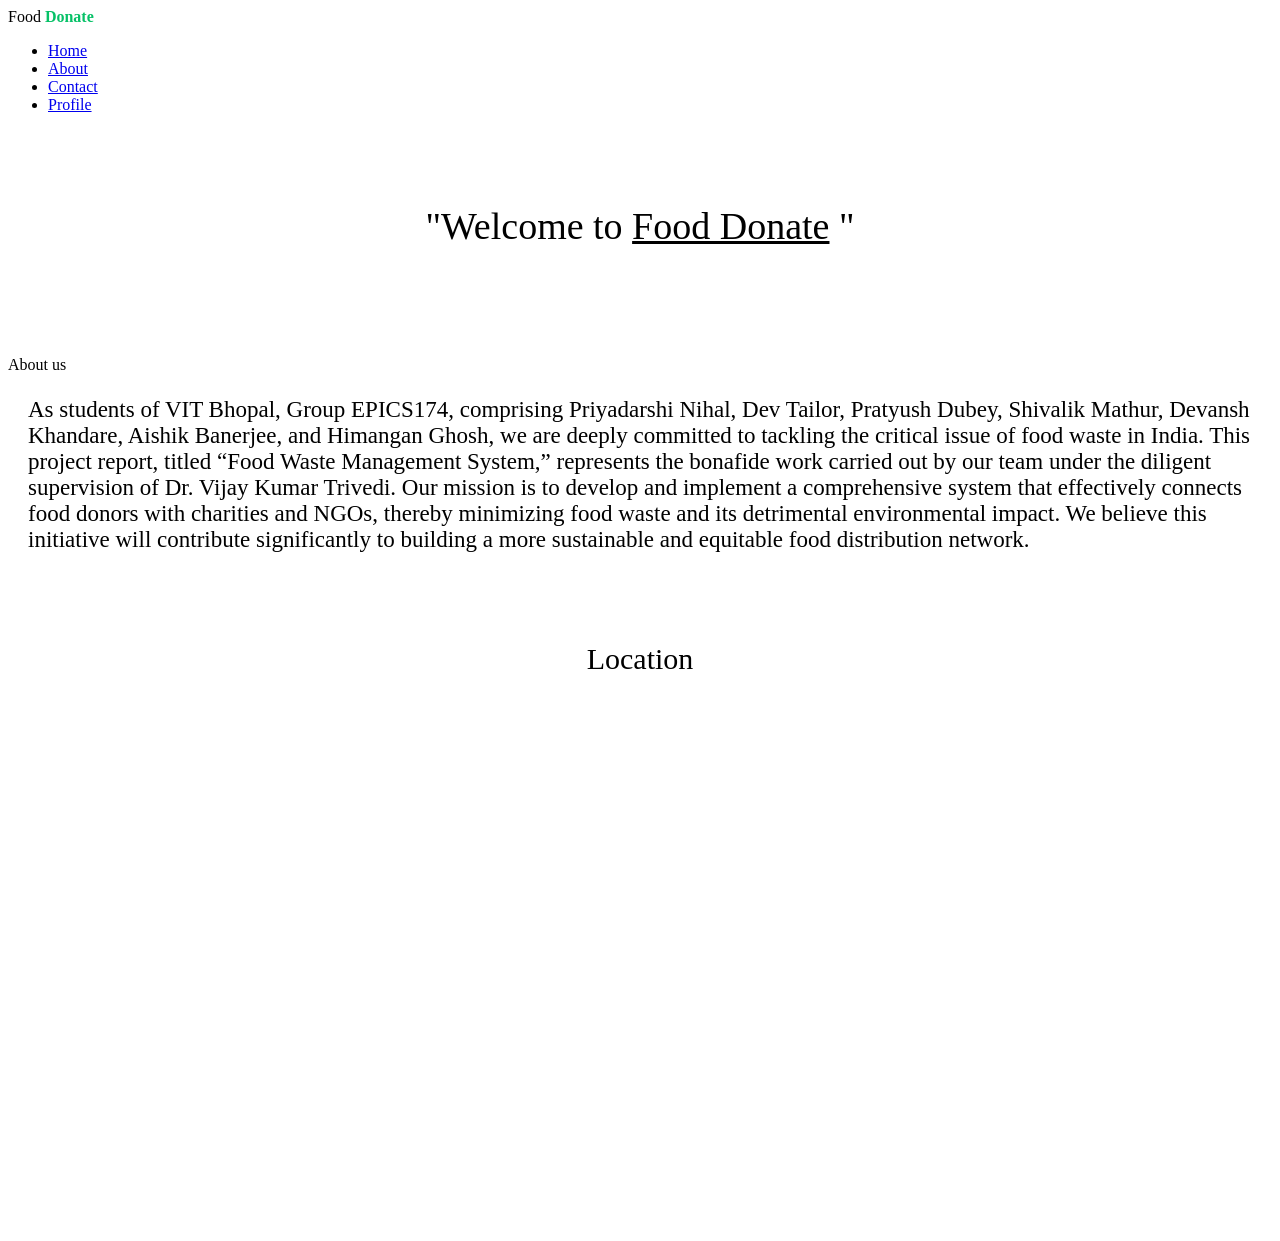
==== about.html @ ebe9d914 "Merge pull request #1 from pnihal6/fwm-branch Overhauled home page, fixed spellings , changed cities" ====
<!DOCTYPE html>
<html lang="en">
<head>
    <meta charset="UTF-8">
    <meta http-equiv="X-UA-Compatible" content="IE=edge">
    <meta name="viewport" content="width=device-width, initial-scale=1.0">
    <title>Document</title>
    <link rel="stylesheet" href="home.css">
</head>
<body>
    <header>
        <div class="logo">Food <b style="color: #06C167;">Donate</b></div>
        <div class="hamburger">
            <div class="line"></div>
            <div class="line"></div>
            <div class="line"></div>
        </div>
        <nav class="nav-bar">
            <ul>
                <li><a href="home.html" >Home</a></li>
                <li><a href="#about" class="active" >About</a></li>
                <li><a href="contact.html" >Contact</a></li>
                <li><a href="profile.php" >Profile</a></li>
            </ul>
        </nav>
    </header>
    <script>
        hamburger=document.querySelector(".hamburger");
        hamburger.onclick =function(){
            navBar=document.querySelector(".nav-bar");
            navBar.classList.toggle("active");
        }
    </script>
    <style>
       
        
        .coverc{
          width: 100%;
          height: 400px;
          background:url('img/about3.jpg')no-repeat;
    background-size: cover;
    display: grid;
    place-items:center;
    padding-top: 8rem;
 
        } 
        .title{
          font-size: 38px;
          text-align: center;
          align-items: center; 
        }
       
        .para p{
            font-size: 23px;
            margin-left: 20px;
            margin-right: 20px;
        }
          @media (max-width: 767px) {
            .para p{
               font-size: 16px;
               /* margin-left: 10px; */
              }
            #pptslide{
                height: 200px;
                width: 300px;

            }
            #map{
              height: 200px;
                width: 300px;


            }
            #overview{
              height: 200px;
                width: 300px;
            }
            
        .title{
          font-size: 28px;
          margin: 10px;
          text-align: center;
          align-items: center; 
        }
       

          }
     
    </style>
    <br>
    <br>
    <!-- <section class="coverc">
        
    
    </section> -->
    <p class="title">"Welcome to <u> Food Donate</u> "</p>
    <br>
    <br>
    <br>
        <p class="heading">About us</p>
        <!-- <p  style=" font-size:30px ; text-align: center;" > ABOUT <span>US</span> </p> -->
      
        <!-- <br> -->
      <div class="para">
        <!-- <p>"Welcome to Food Donate, India's largest and most trusted donating platform that connects donors to verified nonprofits. FoodDonate helps you become a ray of hope for people in need. Choose a cause that is close to your heart and join hands with millions of donors like you who aim to make this world a better place."</p> -->
      
        <p>As students of VIT Bhopal, Group EPICS174, comprising Priyadarshi Nihal, Dev Tailor, Pratyush Dubey, Shivalik Mathur, Devansh Khandare, Aishik Banerjee, and Himangan Ghosh, we are deeply committed to tackling the critical issue of food waste in India. This project report, titled “Food Waste Management System,” represents the bonafide work carried out by our team under the diligent supervision of Dr. Vijay Kumar Trivedi. Our mission is to develop and implement a comprehensive system that effectively connects food donors with charities and NGOs, thereby minimizing food waste and its detrimental environmental impact. We believe this initiative will contribute significantly to building a more sustainable and equitable food distribution network.</p>
      </div>
      <br>
 
      
    
      <br>
      


<div class="map"  style="  text-align: center; padding-bottom: 50px;" >
<p  style=" font-size:30px ;" > Location  </p>
<iframe src="https://www.google.com/maps/embed?pb=!1m18!1m12!1m3!1d3670.5357352578344!2d76.84871217477183!3d23.077476414278042!2m3!1f0!2f0!3f0!3m2!1i1024!2i768!4f13.1!3m3!1m2!1s0x397ce9ceaaaaaaab%3A0xa224b6b82b421f83!2sVIT%20Bhopal%20University!5e0!3m2!1sen!2sin!4v1740591454934!5m2!1sen!2sin" width="777" height="473" style="border:0;" allowfullscreen="" loading="lazy" referrerpolicy="no-referrer-when-downgrade" id="map"></iframe>
     </div>


     <!-- <p class="heading"> Our Story</p>
     <div class="para">
       <p>Our journey began with a realization that food waste is a significant problem in India. According to a report by the United Nations, India is the world's second-largest food producer, yet it also has one of the highest rates of food waste. This waste has a significant impact on the environment, as well as on food security in the country.</p>
     </div> -->
     <!-- <div class="overview"  style="  text-align: center; padding-bottom: 50px;" >
      <iframe frameborder="no" border="0" marginwidth="0" marginheight="0" width=1400 height=800 src="https://edrawcloudpublicus.s3.amazonaws.com/viewer/self/3094230/share/2023-3-2/1677763924/main.svg" id="overview"></iframe>
     </div> -->
</body>
</html>
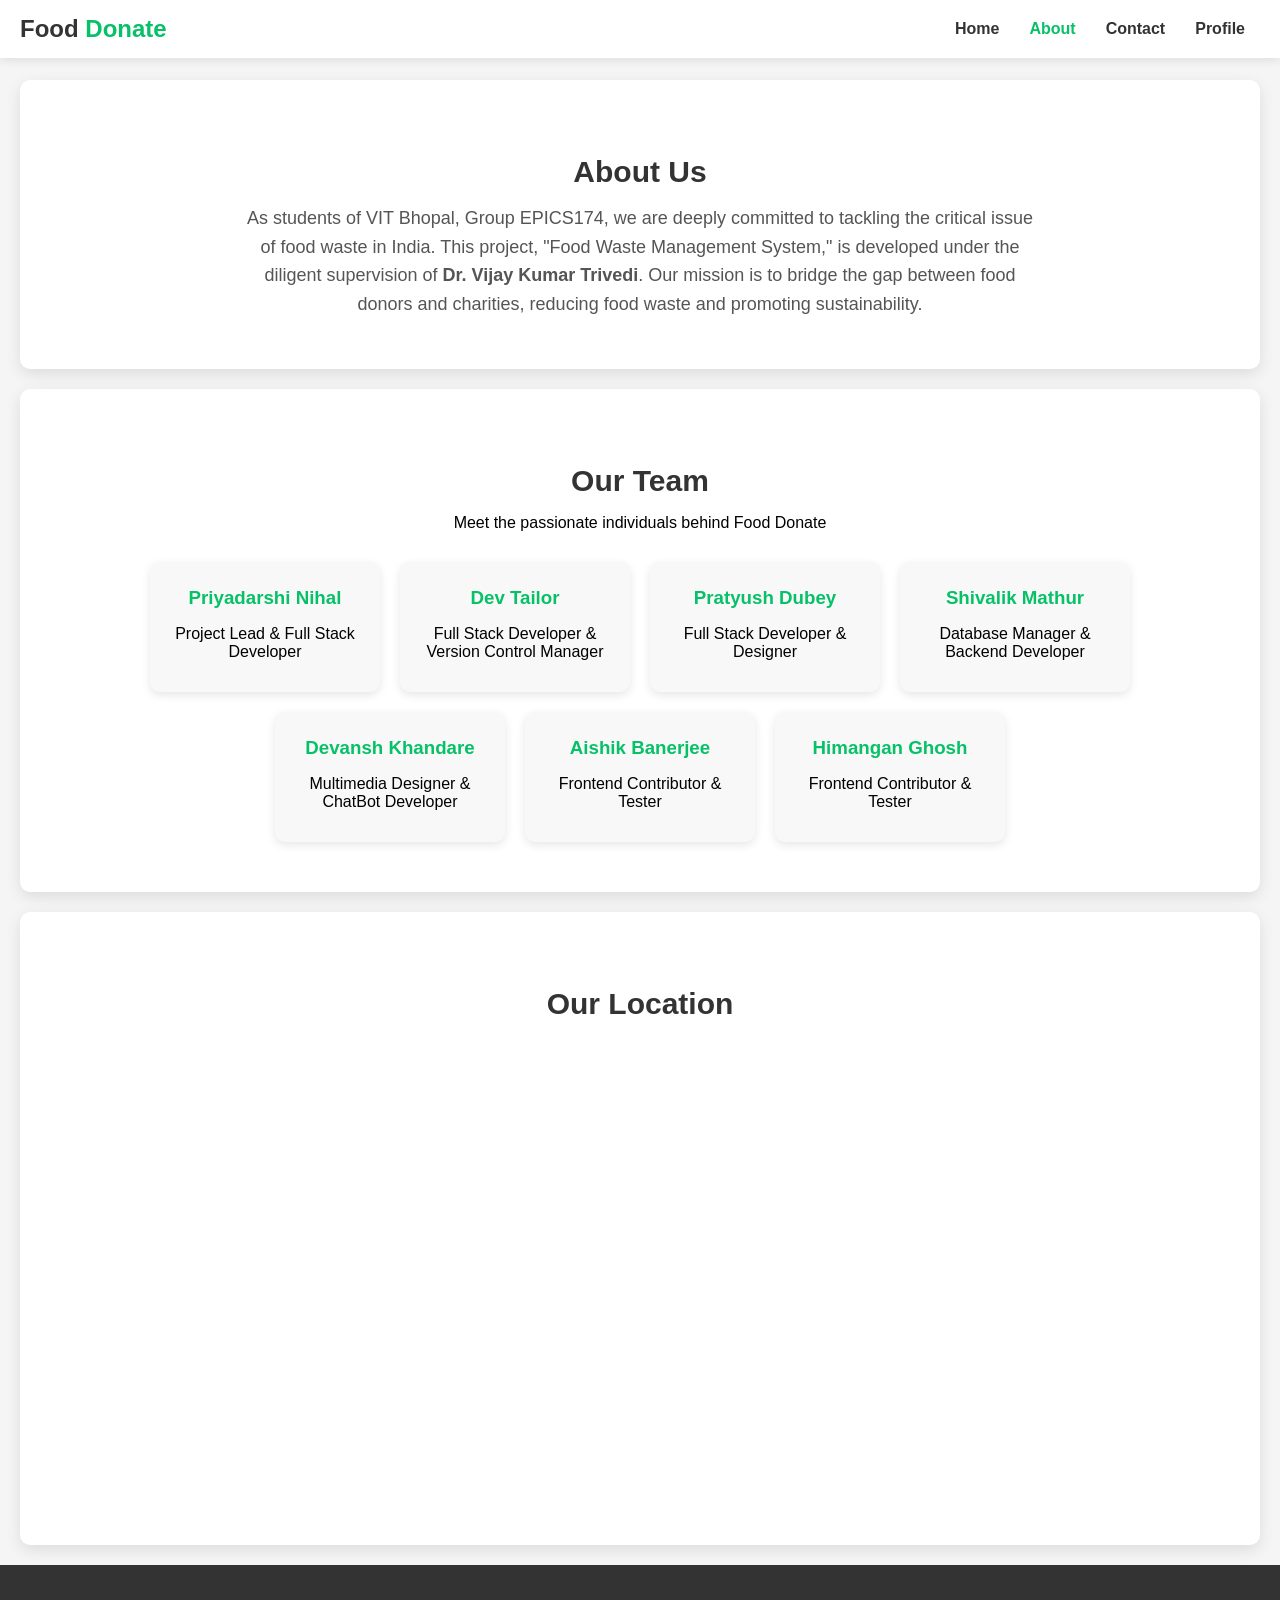
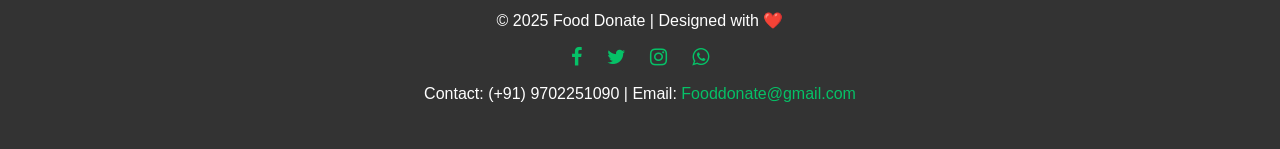
==== commit b419d258: "Merge pull request #2 from pnihal6/fwm-branch Made UI Consistent across pages" ====
--- a/about.html
+++ b/about.html
@@ -2,130 +2,279 @@
 <html lang="en">
 <head>
     <meta charset="UTF-8">
-    <meta http-equiv="X-UA-Compatible" content="IE=edge">
     <meta name="viewport" content="width=device-width, initial-scale=1.0">
-    <title>Document</title>
-    <link rel="stylesheet" href="home.css">
+    <title>About Us - Food Donate</title>
+    <link rel="stylesheet" href="https://cdnjs.cloudflare.com/ajax/libs/font-awesome/4.7.0/css/font-awesome.min.css">
+    <style>
+        body {
+            margin: 0;
+            font-family: Arial, sans-serif;
+            background: #f5f5f5;
+        }
+        header {
+            display: flex;
+            justify-content: space-between;
+            align-items: center;
+            background: #fff;
+            padding: 15px 20px;
+            box-shadow: 0 2px 10px rgba(0, 0, 0, 0.1);
+            position: fixed;
+            width: 100%;
+            top: 0;
+            z-index: 1000;
+            box-sizing: border-box;
+        }
+        .logo {
+            font-size: 24px;
+            font-weight: bold;
+            color: #333;
+        }
+        .hamburger {
+            display: none;
+            cursor: pointer;
+        }
+        .hamburger .line {
+            width: 25px;
+            height: 3px;
+            background: #333;
+            margin: 5px;
+        }
+        .nav-bar ul {
+            display: flex;
+            list-style: none;
+            padding: 0;
+            margin: 0;
+        }
+        .nav-bar ul li {
+            margin: 0 15px;
+        }
+        .nav-bar ul li a {
+            text-decoration: none;
+            color: #333;
+            font-weight: bold;
+            transition: color 0.3s ease;
+        }
+        .nav-bar ul li a:hover, .nav-bar ul li a.active {
+            color: #06C167;
+        }
+        .content {
+            text-align: center;
+            padding: 50px 20px;
+            background: #fff;
+            margin: 20px;
+            margin-top: 80px;
+            border-radius: 10px;
+            box-shadow: 0 5px 15px rgba(0, 0, 0, 0.1);
+        }
+        .heading {
+            font-size: 30px;
+            font-weight: bold;
+            margin-bottom: 15px;
+            color: #333;
+        }
+        .description {
+            font-size: 18px;
+            line-height: 1.6;
+            max-width: 800px;
+            margin: 0 auto;
+            color: #555;
+        }
+        .team-members {
+            text-align: center;
+            padding: 50px 20px;
+            background: #fff;
+            margin: 20px;
+            border-radius: 10px;
+            box-shadow: 0 5px 15px rgba(0, 0, 0, 0.1);
+        }
+        .member-grid {
+            display: flex;
+            flex-wrap: wrap;
+            justify-content: center;
+            gap: 20px;
+            margin-top: 30px;
+        }
+        .member {
+            width: 200px;
+            padding: 15px;
+            border-radius: 10px;
+            background: #f8f8f8;
+            box-shadow: 0 3px 10px rgba(0, 0, 0, 0.1);
+            transition: transform 0.3s ease, box-shadow 0.3s ease;
+        }
+        .member:hover {
+            transform: translateY(-5px);
+            box-shadow: 0 5px 15px rgba(0, 0, 0, 0.2);
+        }
+        .member h3 {
+            margin: 10px 0 5px;
+            color: #06C167;
+        }
+        .map-section {
+            text-align: center;
+            padding: 50px 20px;
+            background: #fff;
+            margin: 20px;
+            border-radius: 10px;
+            box-shadow: 0 5px 15px rgba(0, 0, 0, 0.1);
+        }
+        .map-section h2 {
+            font-size: 30px;
+            margin-bottom: 20px;
+            color: #333;
+        }
+        .map-container {
+            max-width: 100%;
+            overflow: hidden;
+            border-radius: 10px;
+        }
+        iframe {
+            width: 100%;
+            max-width: 800px;
+            height: 450px;
+            border: none;
+            border-radius: 10px;
+        }
+        .footer {
+            background: #333;
+            color: white;
+            padding: 30px 20px;
+            text-align: center;
+        }
+        .sociallist {
+            margin-top: 10px;
+        }
+        .sociallist a {
+            color: white;
+            margin: 0 10px;
+            font-size: 20px;
+            text-decoration: none;
+            transition: color 0.3s ease;
+        }
+        .sociallist a:hover {
+            color: #06C167;
+        }
+        .footer a {
+            color: #06C167;
+            text-decoration: none;
+        }
+        .footer a:hover {
+            text-decoration: underline;
+        }
+        @media (max-width: 768px) {
+            .nav-bar ul {
+                display: none;
+                flex-direction: column;
+                background: white;
+                position: absolute;
+                top: 60px;
+                left: 0;
+                width: 100%;
+                box-shadow: 0 2px 10px rgba(0, 0, 0, 0.1);
+            }
+            .nav-bar.active ul {
+                display: flex;
+            }
+            .nav-bar ul li {
+                margin: 10px 0;
+                text-align: center;
+            }
+            .hamburger {
+                display: block;
+            }
+            .description {
+                font-size: 16px;
+            }
+            iframe {
+                height: 300px;
+            }
+        }
+    </style>
 </head>
 <body>
     <header>
         <div class="logo">Food <b style="color: #06C167;">Donate</b></div>
-        <div class="hamburger">
+        <div class="hamburger" onclick="toggleMenu()">
             <div class="line"></div>
             <div class="line"></div>
             <div class="line"></div>
         </div>
         <nav class="nav-bar">
             <ul>
-                <li><a href="home.html" >Home</a></li>
-                <li><a href="#about" class="active" >About</a></li>
-                <li><a href="contact.html" >Contact</a></li>
-                <li><a href="profile.php" >Profile</a></li>
+                <li><a href="home.html">Home</a></li>
+                <li><a href="about.html" class="active">About</a></li>
+                <li><a href="contact.html">Contact</a></li>
+                <li><a href="profile.php">Profile</a></li>
             </ul>
         </nav>
     </header>
+    
     <script>
-        hamburger=document.querySelector(".hamburger");
-        hamburger.onclick =function(){
-            navBar=document.querySelector(".nav-bar");
-            navBar.classList.toggle("active");
+        function toggleMenu() {
+            document.querySelector(".nav-bar").classList.toggle("active");
         }
     </script>
-    <style>
-       
-        
-        .coverc{
-          width: 100%;
-          height: 400px;
-          background:url('img/about3.jpg')no-repeat;
-    background-size: cover;
-    display: grid;
-    place-items:center;
-    padding-top: 8rem;
- 
-        } 
-        .title{
-          font-size: 38px;
-          text-align: center;
-          align-items: center; 
-        }
-       
-        .para p{
-            font-size: 23px;
-            margin-left: 20px;
-            margin-right: 20px;
-        }
-          @media (max-width: 767px) {
-            .para p{
-               font-size: 16px;
-               /* margin-left: 10px; */
-              }
-            #pptslide{
-                height: 200px;
-                width: 300px;
-
-            }
-            #map{
-              height: 200px;
-                width: 300px;
-
-
-            }
-            #overview{
-              height: 200px;
-                width: 300px;
-            }
-            
-        .title{
-          font-size: 28px;
-          margin: 10px;
-          text-align: center;
-          align-items: center; 
-        }
-       
-
-          }
-     
-    </style>
-    <br>
-    <br>
-    <!-- <section class="coverc">
-        
-    
-    </section> -->
-    <p class="title">"Welcome to <u> Food Donate</u> "</p>
-    <br>
-    <br>
-    <br>
-        <p class="heading">About us</p>
-        <!-- <p  style=" font-size:30px ; text-align: center;" > ABOUT <span>US</span> </p> -->
-      
-        <!-- <br> -->
-      <div class="para">
-        <!-- <p>"Welcome to Food Donate, India's largest and most trusted donating platform that connects donors to verified nonprofits. FoodDonate helps you become a ray of hope for people in need. Choose a cause that is close to your heart and join hands with millions of donors like you who aim to make this world a better place."</p> -->
-      
-        <p>As students of VIT Bhopal, Group EPICS174, comprising Priyadarshi Nihal, Dev Tailor, Pratyush Dubey, Shivalik Mathur, Devansh Khandare, Aishik Banerjee, and Himangan Ghosh, we are deeply committed to tackling the critical issue of food waste in India. This project report, titled “Food Waste Management System,” represents the bonafide work carried out by our team under the diligent supervision of Dr. Vijay Kumar Trivedi. Our mission is to develop and implement a comprehensive system that effectively connects food donors with charities and NGOs, thereby minimizing food waste and its detrimental environmental impact. We believe this initiative will contribute significantly to building a more sustainable and equitable food distribution network.</p>
-      </div>
-      <br>
- 
-      
-    
-      <br>
-      
-
-
-<div class="map"  style="  text-align: center; padding-bottom: 50px;" >
-<p  style=" font-size:30px ;" > Location  </p>
-<iframe src="https://www.google.com/maps/embed?pb=!1m18!1m12!1m3!1d3670.5357352578344!2d76.84871217477183!3d23.077476414278042!2m3!1f0!2f0!3f0!3m2!1i1024!2i768!4f13.1!3m3!1m2!1s0x397ce9ceaaaaaaab%3A0xa224b6b82b421f83!2sVIT%20Bhopal%20University!5e0!3m2!1sen!2sin!4v1740591454934!5m2!1sen!2sin" width="777" height="473" style="border:0;" allowfullscreen="" loading="lazy" referrerpolicy="no-referrer-when-downgrade" id="map"></iframe>
-     </div>
-
-
-     <!-- <p class="heading"> Our Story</p>
-     <div class="para">
-       <p>Our journey began with a realization that food waste is a significant problem in India. According to a report by the United Nations, India is the world's second-largest food producer, yet it also has one of the highest rates of food waste. This waste has a significant impact on the environment, as well as on food security in the country.</p>
-     </div> -->
-     <!-- <div class="overview"  style="  text-align: center; padding-bottom: 50px;" >
-      <iframe frameborder="no" border="0" marginwidth="0" marginheight="0" width=1400 height=800 src="https://edrawcloudpublicus.s3.amazonaws.com/viewer/self/3094230/share/2023-3-2/1677763924/main.svg" id="overview"></iframe>
-     </div> -->
+    
+    <section class="content">
+        <h2 class="heading">About Us</h2>
+        <p class="description">
+            As students of VIT Bhopal, Group EPICS174, we are deeply committed to tackling the critical issue of food waste in India. 
+            This project, "Food Waste Management System," is developed under the diligent supervision of <span style="font-weight: bold;">Dr. Vijay Kumar Trivedi</span>. 
+            Our mission is to bridge the gap between food donors and charities, reducing food waste and promoting sustainability.
+        </p>
+    </section>
+    
+    <section class="team-members">
+        <h2 class="heading">Our Team</h2>
+        <p>Meet the passionate individuals behind Food Donate</p>
+        <div class="member-grid">
+            <div class="member">
+                <h3>Priyadarshi Nihal</h3>
+                <p>Project Lead & Full Stack Developer</p>
+            </div>
+            <div class="member">
+                <h3>Dev Tailor</h3>
+                <p>Full Stack Developer & Version Control Manager</p>
+            </div>
+            <div class="member">
+                <h3>Pratyush Dubey</h3>
+                <p>Full Stack Developer & Designer</p>
+            </div>
+            <div class="member">
+                <h3>Shivalik Mathur</h3>
+                <p>Database Manager & Backend Developer</p>
+            </div>
+            <div class="member">
+                <h3>Devansh Khandare</h3>
+                <p>Multimedia Designer & ChatBot Developer</p>
+            </div>
+            <div class="member">
+                <h3>Aishik Banerjee</h3>
+                <p>Frontend Contributor & Tester</p>
+            </div>
+            <div class="member">
+                <h3>Himangan Ghosh</h3>
+                <p>Frontend Contributor & Tester</p>
+            </div>
+        </div>
+    </section>
+    
+    <section class="map-section">
+        <h2 class="heading">Our Location</h2>
+        <div class="map-container">
+            <iframe src="https://www.google.com/maps/embed?pb=!1m18!1m12!1m3!1d3670.5357352578344!2d76.84871217477183!3d23.077476414278042!2m3!1f0!2f0!3f0!3m2!1i1024!2i768!4f13.1!3m3!1m2!1s0x397ce9ceaaaaaaab%3A0xa224b6b82b421f83!2sVIT%20Bhopal%20University!5e0!3m2!1sen!2sin!4v1740591454934!5m2!1sen!2sin" allowfullscreen="" loading="lazy"></iframe>
+        </div>
+    </section>
+    
+    <footer class="footer">
+        <p>&copy; 2025 Food Donate | Designed with ❤️</p>
+        <div class="sociallist">
+            <a href="https://www.facebook.com/TheAkshayaPatraFoundation/"><i class="fa fa-facebook"></i></a>
+            <a href="https://twitter.com/globalgiving"><i class="fa fa-twitter"></i></a>
+            <a href="https://www.instagram.com/charitism/"><i class="fa fa-instagram"></i></a>
+            <a href="https://web.whatsapp.com/"><i class="fa fa-whatsapp"></i></a>
+        </div>
+        <p>Contact: (+91) 9702251090 | Email: <a href="mailto:Fooddonate@gmail.com" style="color: #06C167;">Fooddonate@gmail.com</a></p>
+    </footer>
 </body>
 </html>
